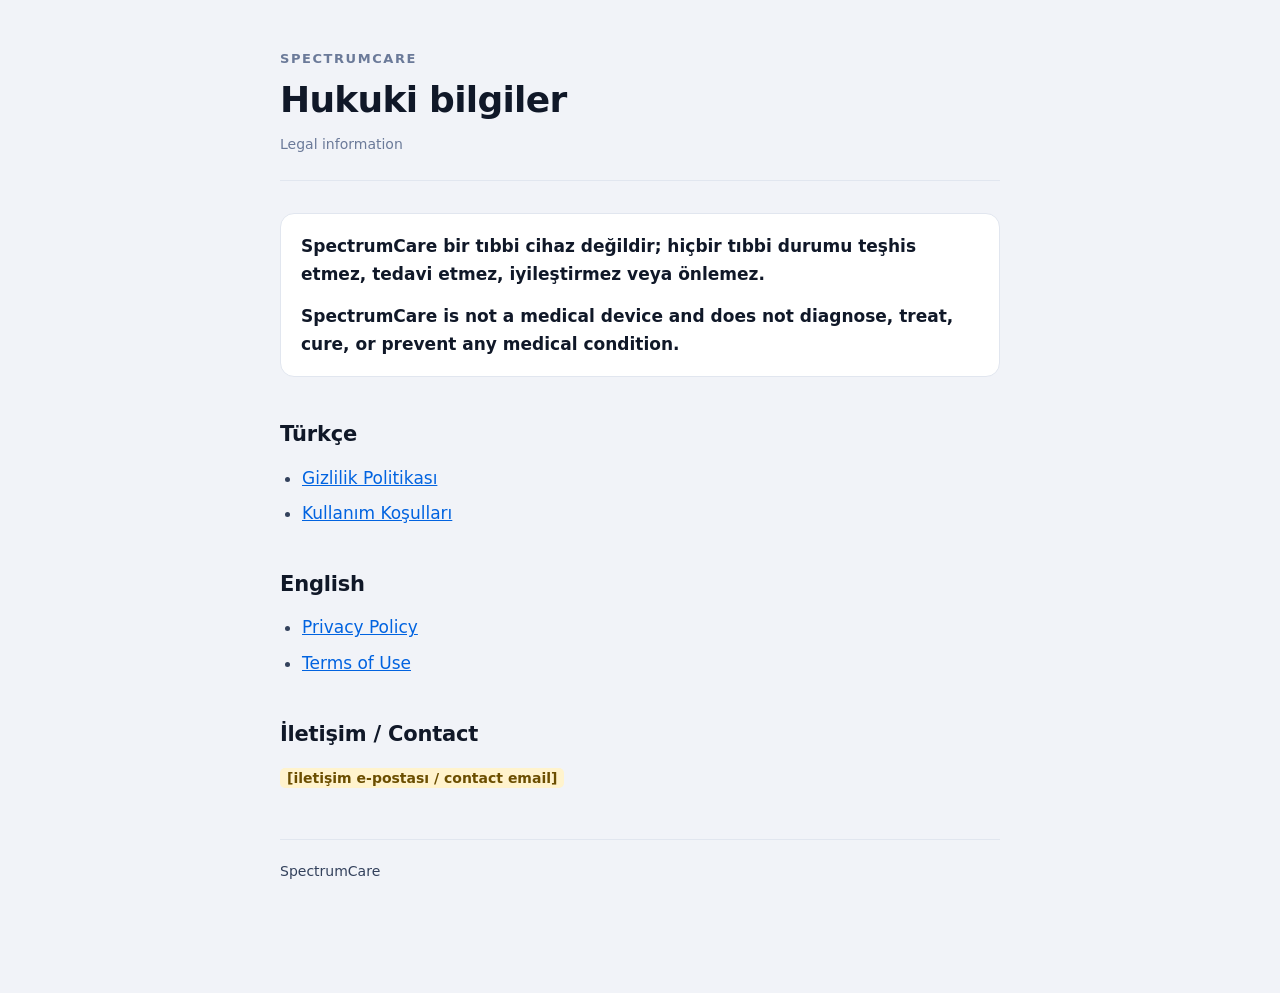
==== index.html @ 2cfe20bc "Gizlilik politikası ve kullanım koşulları sayfaları (TR + EN) Uygulamanın gerçek veri akışına göre y" ====
<!doctype html>
<html lang="tr">
<head>
<meta charset="utf-8">
<meta name="viewport" content="width=device-width, initial-scale=1">
<title>SpectrumCare — Hukuki Bilgiler</title>
<link rel="stylesheet" href="style.css">
</head>
<body>
<div class="wrap">

<header>
  <p class="brand">SpectrumCare</p>
  <h1>Hukuki bilgiler</h1>
  <p class="updated">Legal information</p>
</header>

<div class="callout">
  <p><strong>SpectrumCare bir tıbbi cihaz değildir; hiçbir tıbbi durumu teşhis etmez, tedavi etmez, iyileştirmez veya önlemez.</strong></p>
  <p><strong>SpectrumCare is not a medical device and does not diagnose, treat, cure, or prevent any medical condition.</strong></p>
</div>

<h2>Türkçe</h2>
<ul>
  <li><a href="gizlilik.html">Gizlilik Politikası</a></li>
  <li><a href="kosullar.html">Kullanım Koşulları</a></li>
</ul>

<h2>English</h2>
<ul>
  <li><a href="privacy.html">Privacy Policy</a></li>
  <li><a href="terms.html">Terms of Use</a></li>
</ul>

<h2>İletişim / Contact</h2>
<p><span class="todo">[iletişim e-postası / contact email]</span></p>

<footer>
  <p>SpectrumCare</p>
</footer>

</div>
</body>
</html>
---- style.css ----
/* SpectrumCare hukuki sayfalar — logo paletiyle uyumlu, tek dosya, bağımlılıksız. */
:root {
  --canvas: #f1f3f8;
  --surface: #ffffff;
  --hairline: #e1e6ef;
  --ink: #101828;
  --ink-2: #33415c;
  --ink-3: #6b7a99;
  --primary: #0163e0;
  --accent: #5b45d6;
}
@media (prefers-color-scheme: dark) {
  :root {
    --canvas: #0a1b33;
    --surface: #142440;
    --hairline: #24365c;
    --ink: #e8eef9;
    --ink-2: #b9c6dc;
    --ink-3: #8496b5;
    --primary: #4da3ff;
    --accent: #a38cff;
  }
}
* { box-sizing: border-box; }
body {
  margin: 0;
  background: var(--canvas);
  color: var(--ink);
  font-family: system-ui, -apple-system, "Segoe UI", Roboto, sans-serif;
  font-size: 17px;
  line-height: 1.65;
  -webkit-text-size-adjust: 100%;
}
.wrap { max-width: 760px; margin: 0 auto; padding: 48px 20px 96px; }
header { border-bottom: 1px solid var(--hairline); padding-bottom: 24px; margin-bottom: 32px; }
.brand { font-size: 13px; font-weight: 600; letter-spacing: .12em; text-transform: uppercase; color: var(--ink-3); margin: 0 0 10px; }
h1 { font-size: clamp(28px, 5vw, 36px); line-height: 1.15; letter-spacing: -.02em; margin: 0 0 12px; }
h2 { font-size: 21px; letter-spacing: -.01em; margin: 40px 0 12px; }
h3 { font-size: 17px; margin: 28px 0 8px; }
p, li { color: var(--ink-2); }
p { margin: 0 0 14px; }
ul, ol { padding-left: 22px; margin: 0 0 14px; }
li { margin-bottom: 7px; }
a { color: var(--primary); }
.updated { font-size: 14px; color: var(--ink-3); margin: 0; }
.lang { display: flex; gap: 10px; margin-top: 18px; flex-wrap: wrap; }
.lang a {
  font-size: 14px; font-weight: 600; text-decoration: none;
  padding: 7px 14px; border-radius: 999px;
  border: 1px solid var(--hairline); background: var(--surface); color: var(--ink-2);
}
.lang a[aria-current="page"] { background: var(--primary); border-color: var(--primary); color: #fff; }
@media (prefers-color-scheme: dark) { .lang a[aria-current="page"] { color: #0a1b33; } }
.callout {
  background: var(--surface); border: 1px solid var(--hairline);
  border-radius: 14px; padding: 18px 20px; margin: 20px 0;
}
.callout p:last-child { margin-bottom: 0; }
.callout strong { color: var(--ink); }
.scroll { overflow-x: auto; }
table { border-collapse: collapse; width: 100%; min-width: 480px; font-size: 15px; margin: 8px 0 18px; }
th, td { text-align: left; padding: 11px 12px; border-bottom: 1px solid var(--hairline); vertical-align: top; }
th { font-size: 12px; letter-spacing: .07em; text-transform: uppercase; color: var(--ink-3); white-space: nowrap; }
td { color: var(--ink-2); }
.todo { background: #fff3cd; color: #6b4e00; padding: 2px 7px; border-radius: 5px; font-weight: 600; font-size: 14px; }
@media (prefers-color-scheme: dark) { .todo { background: #3a2c12; color: #e8be72; } }
footer { border-top: 1px solid var(--hairline); margin-top: 48px; padding-top: 20px; font-size: 14px; color: var(--ink-3); }
footer a { color: var(--ink-3); }
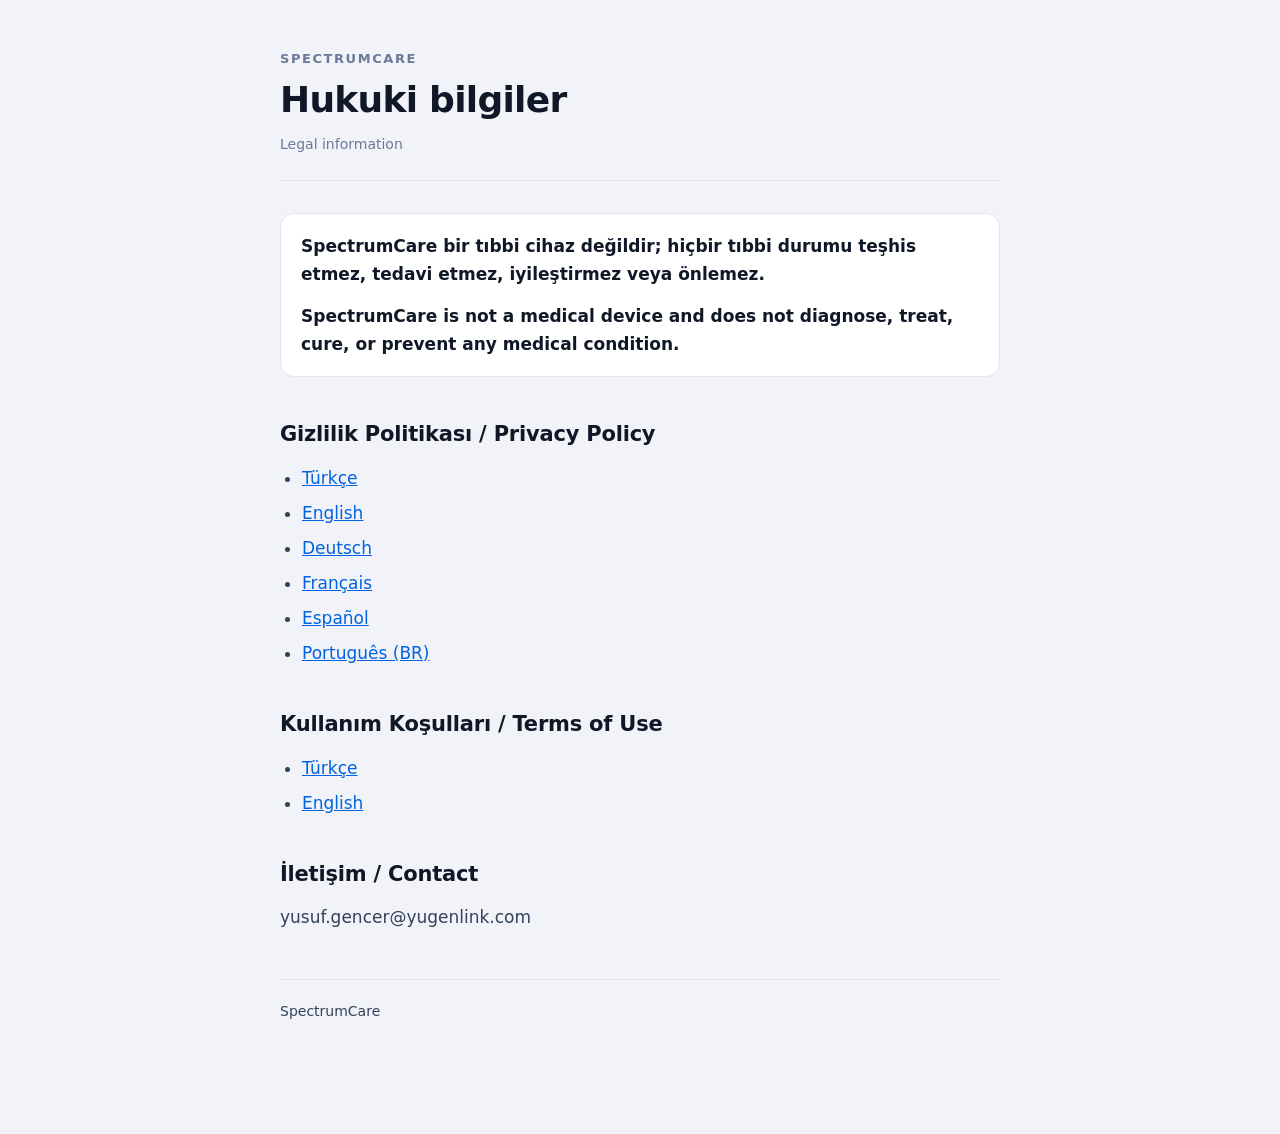
==== commit 314359b3: "Altı dilde gizlilik politikası; iletişim ve tarih dolduruldu Uygulamanın desteklediği tüm diller: tr" ====
--- a/index.html
+++ b/index.html
@@ -20,20 +20,24 @@
   <p><strong>SpectrumCare is not a medical device and does not diagnose, treat, cure, or prevent any medical condition.</strong></p>
 </div>
 
-<h2>Türkçe</h2>
+<h2>Gizlilik Politikası / Privacy Policy</h2>
 <ul>
-  <li><a href="gizlilik.html">Gizlilik Politikası</a></li>
-  <li><a href="kosullar.html">Kullanım Koşulları</a></li>
+  <li><a href="gizlilik.html">Türkçe</a></li>
+  <li><a href="privacy.html">English</a></li>
+  <li><a href="datenschutz.html">Deutsch</a></li>
+  <li><a href="confidentialite.html">Français</a></li>
+  <li><a href="privacidad.html">Español</a></li>
+  <li><a href="privacidade.html">Português (BR)</a></li>
 </ul>
 
-<h2>English</h2>
+<h2>Kullanım Koşulları / Terms of Use</h2>
 <ul>
-  <li><a href="privacy.html">Privacy Policy</a></li>
-  <li><a href="terms.html">Terms of Use</a></li>
+  <li><a href="kosullar.html">Türkçe</a></li>
+  <li><a href="terms.html">English</a></li>
 </ul>
 
 <h2>İletişim / Contact</h2>
-<p><span class="todo">[iletişim e-postası / contact email]</span></p>
+<p>yusuf.gencer@yugenlink.com</p>
 
 <footer>
   <p>SpectrumCare</p>
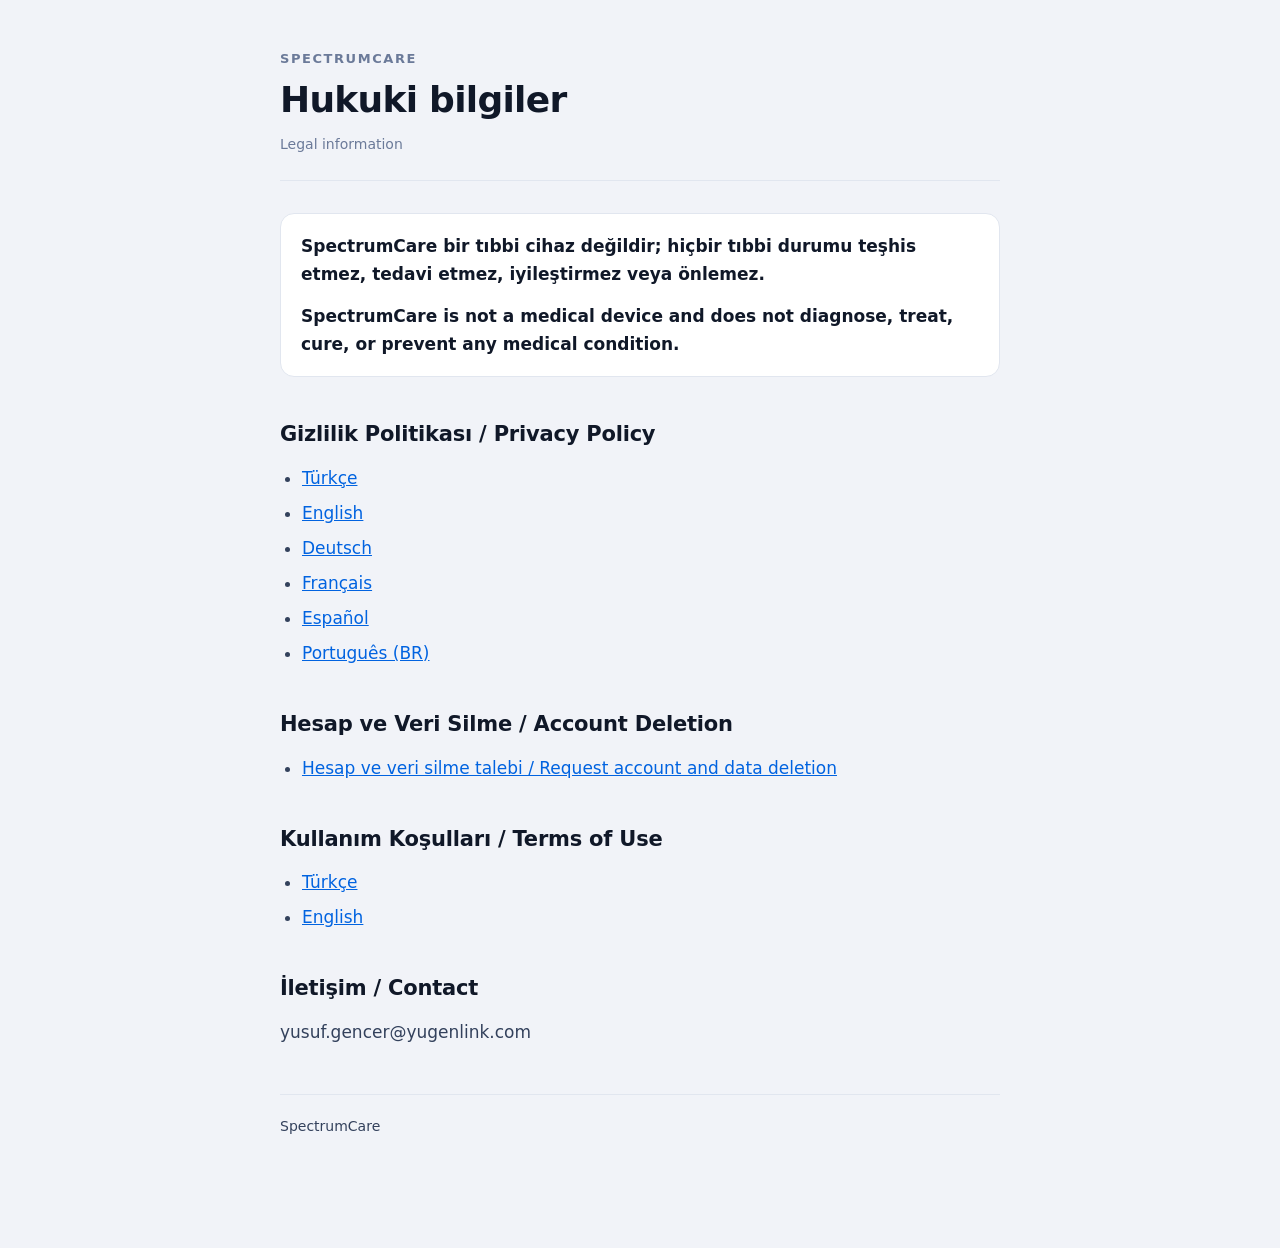
==== commit a20a0b90: "Hesap ve veri silme sayfası (Play Console Data safety zorunluluğu) Google Play, hesap oluşturmayı de" ====
--- a/index.html
+++ b/index.html
@@ -30,6 +30,11 @@
   <li><a href="privacidade.html">Português (BR)</a></li>
 </ul>
 
+<h2>Hesap ve Veri Silme / Account Deletion</h2>
+<ul>
+  <li><a href="hesap-silme.html">Hesap ve veri silme talebi / Request account and data deletion</a></li>
+</ul>
+
 <h2>Kullanım Koşulları / Terms of Use</h2>
 <ul>
   <li><a href="kosullar.html">Türkçe</a></li>
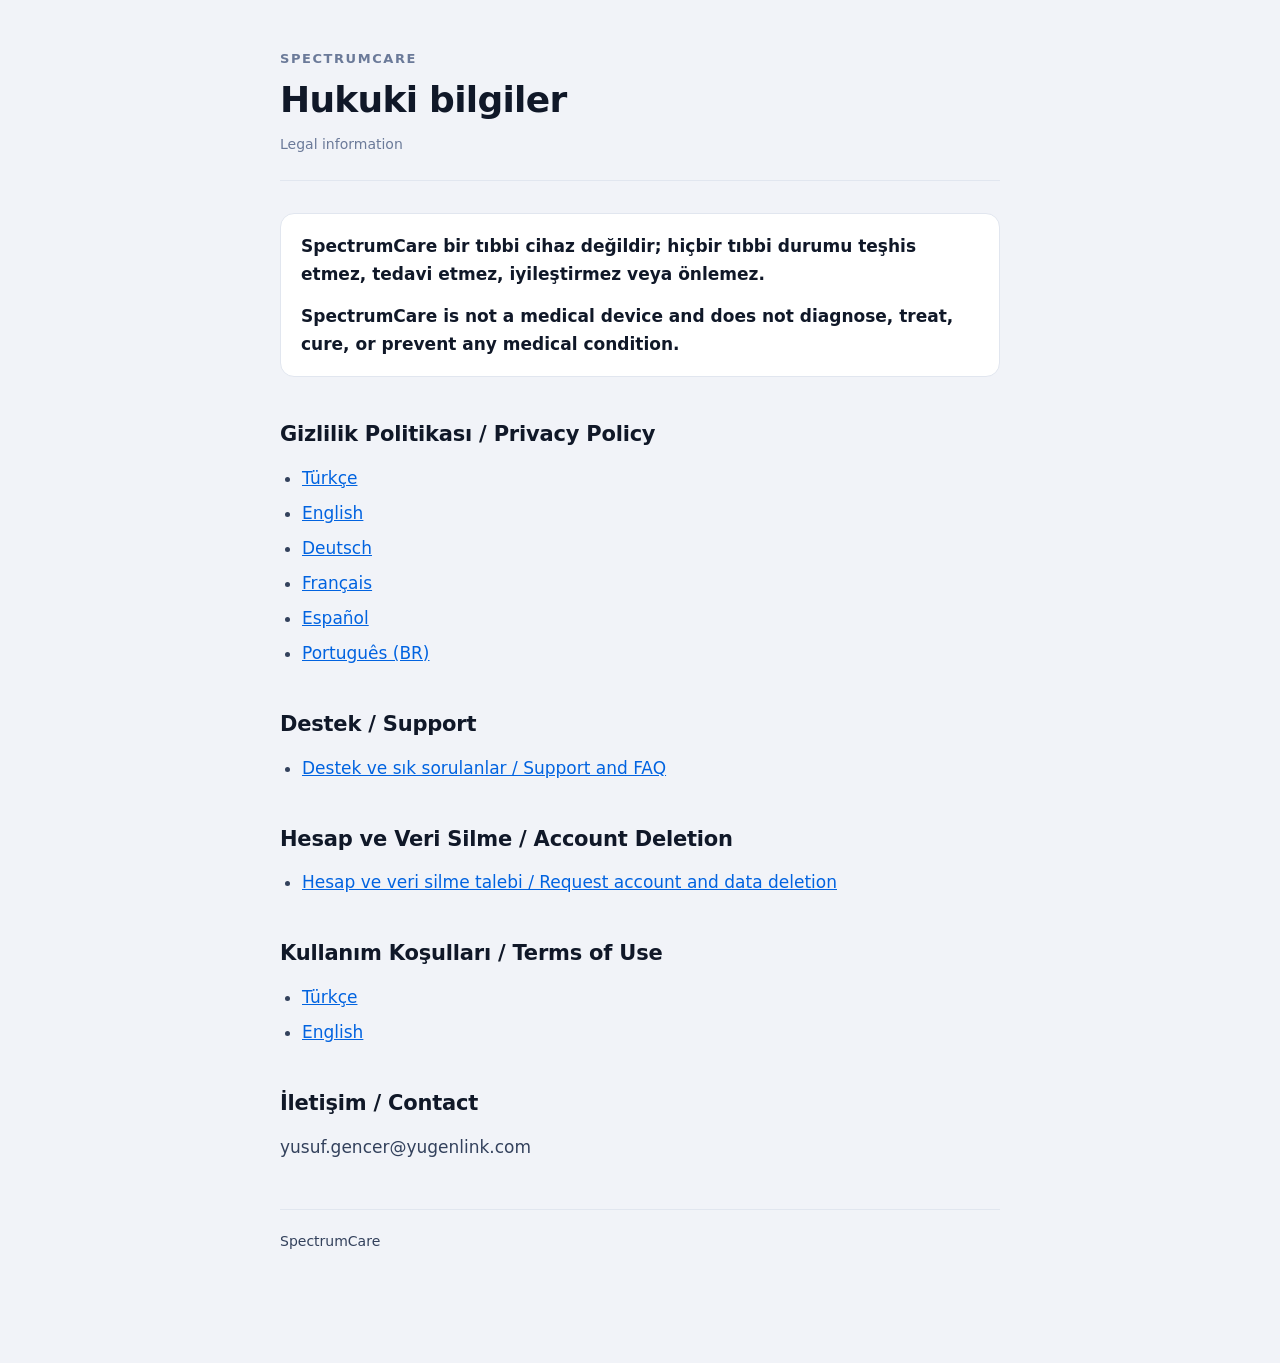
==== commit 28c80aac: "Destek sayfası (App Store Connect zorunlu Support URL alanı) TR + EN, iletişim + sık sorulanlar; ses" ====
--- a/index.html
+++ b/index.html
@@ -30,6 +30,11 @@
   <li><a href="privacidade.html">Português (BR)</a></li>
 </ul>
 
+<h2>Destek / Support</h2>
+<ul>
+  <li><a href="destek.html">Destek ve sık sorulanlar / Support and FAQ</a></li>
+</ul>
+
 <h2>Hesap ve Veri Silme / Account Deletion</h2>
 <ul>
   <li><a href="hesap-silme.html">Hesap ve veri silme talebi / Request account and data deletion</a></li>
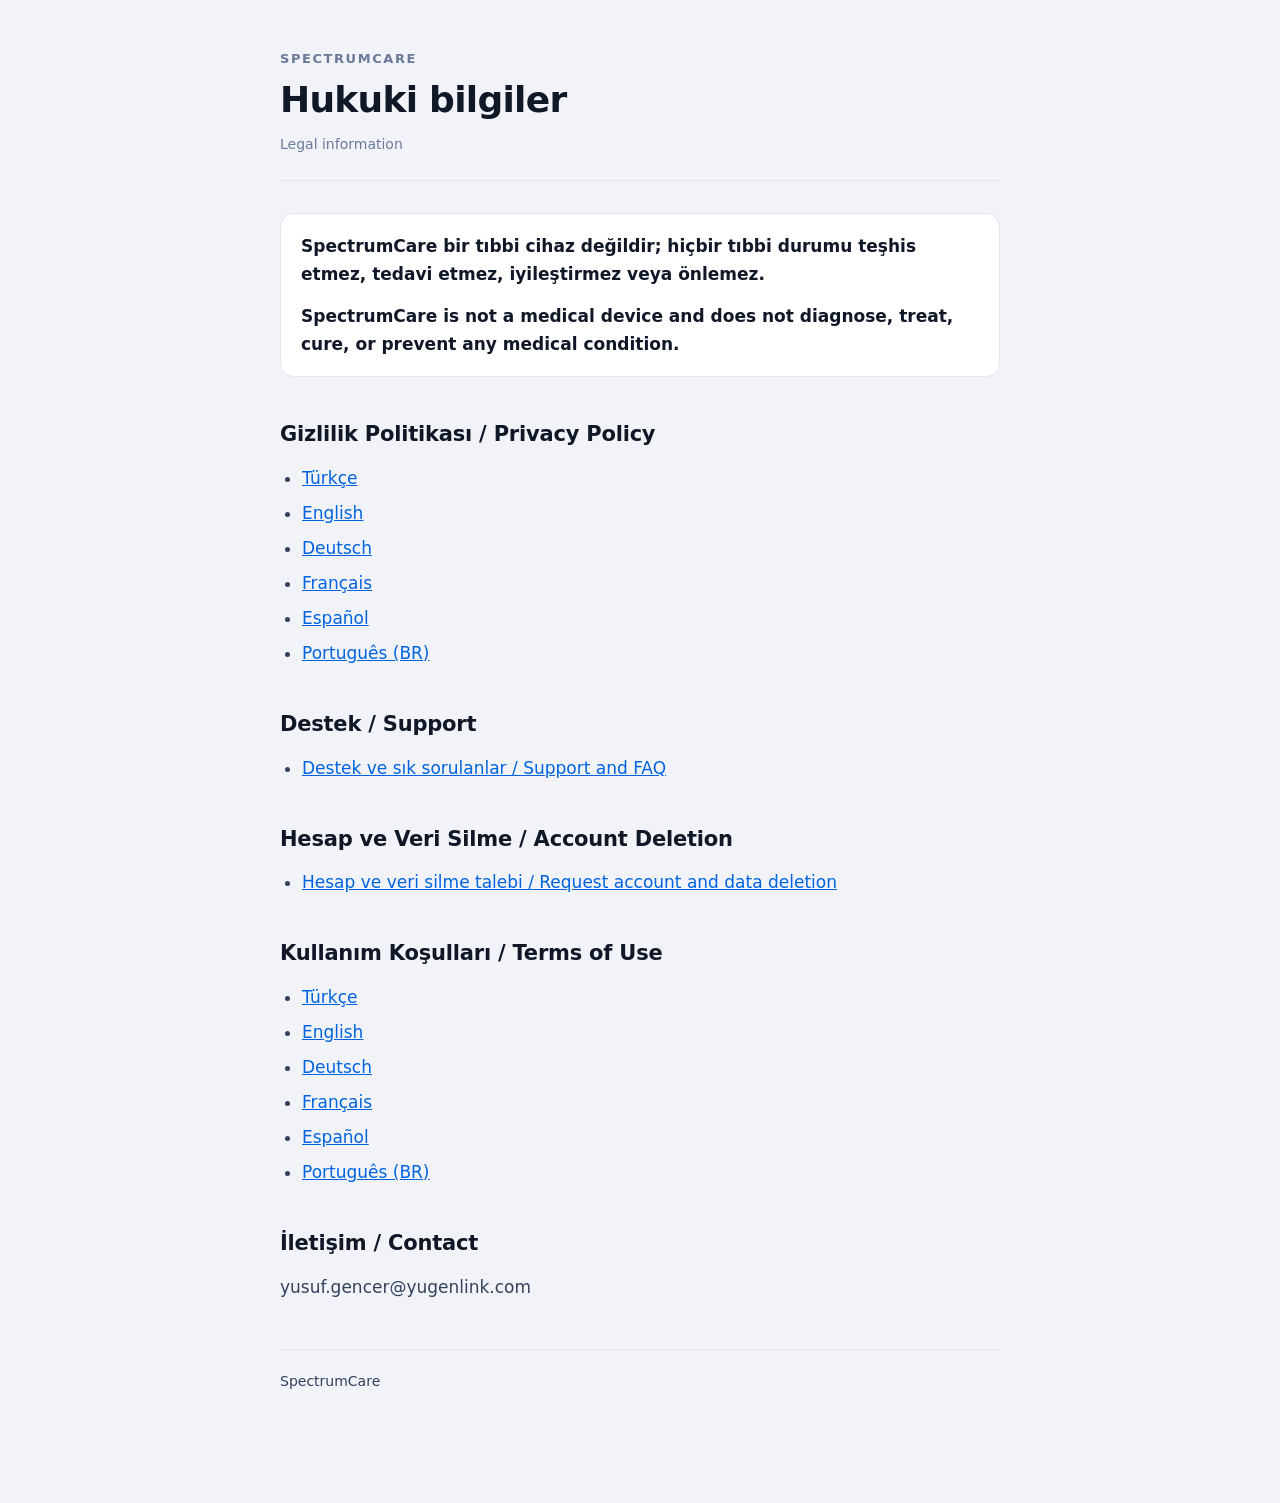
==== commit 8443b564: "Kullanım koşullarını altı dile tamamla Gizlilik politikası altı dildeydi ama koşullar yalnızca TR ve" ====
--- a/index.html
+++ b/index.html
@@ -44,6 +44,10 @@
 <ul>
   <li><a href="kosullar.html">Türkçe</a></li>
   <li><a href="terms.html">English</a></li>
+  <li><a href="nutzungsbedingungen.html">Deutsch</a></li>
+  <li><a href="conditions.html">Français</a></li>
+  <li><a href="terminos.html">Español</a></li>
+  <li><a href="termos.html">Português (BR)</a></li>
 </ul>
 
 <h2>İletişim / Contact</h2>
